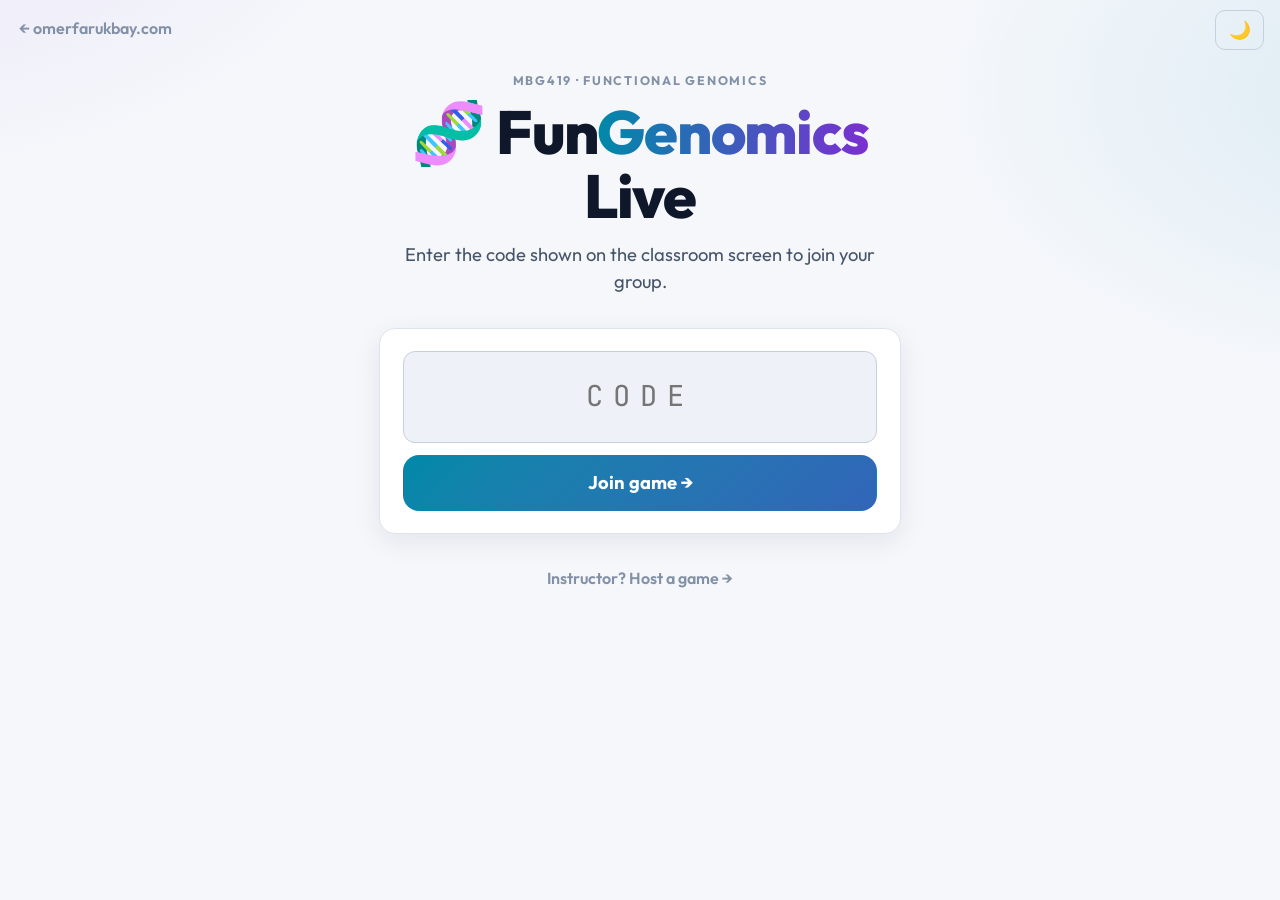
==== fungenomics/index.html @ bc4ae11c "Add FunGenomics Live: real-time classroom quiz (host + phone join via QR) for MBG419" ====
<!DOCTYPE html>
<html lang="en" data-theme="dark">
<head>
  <meta charset="UTF-8">
  <meta name="viewport" content="width=device-width, initial-scale=1.0">
  <title>FunGenomics Live — Functional Genomics classroom quiz</title>
  <meta name="description" content="Live classroom quiz game for MBG419 Functional Genomics by Ömer Faruk Bay.">
  <link rel="preconnect" href="https://fonts.googleapis.com">
  <link rel="preconnect" href="https://fonts.gstatic.com" crossorigin>
  <link href="https://fonts.googleapis.com/css2?family=Outfit:wght@400;500;600;700;800&family=JetBrains+Mono:wght@500;700&display=swap" rel="stylesheet">
  <link rel="stylesheet" href="css/fg.css">
  <link rel="icon" href="data:image/svg+xml,%3Csvg xmlns='http://www.w3.org/2000/svg' viewBox='0 0 100 100'%3E%3Ctext y='.9em' font-size='90'%3E🧬%3C/text%3E%3C/svg%3E">
  <style>
    main { max-width: 560px; margin: 0 auto; padding: 8vh 1.2rem 3rem; text-align: center; }
    h1 { font-size: clamp(2.6rem, 9vw, 3.8rem); line-height: 1.05; margin: .6rem 0 .8rem; }
    .lead { font-size: 1.15rem; color: var(--text-2); margin-bottom: 2rem; }
    form { display: grid; gap: .8rem; padding: 1.4rem; }
    input { padding: .8em; border-radius: 12px; background: var(--surface-2); border: 1px solid var(--border-2);
      text-align: center; font-family: var(--mono); font-size: 1.8rem; letter-spacing: .35em; text-transform: uppercase; }
    input:focus { outline: none; border-color: var(--accent); }
    .host-link { display: inline-block; margin-top: 2rem; color: var(--text-3); font-weight: 600; text-decoration: none; }
    .host-link:hover { color: var(--accent); }
    .back { position: absolute; top: 1rem; left: 1.2rem; color: var(--text-3); text-decoration: none; font-weight: 600; }
  </style>
</head>
<body>
  <a class="back" href="../">← omerfarukbay.com</a>
  <button data-theme-toggle class="btn icon ghost" style="position:absolute;top:.6rem;right:1rem">☀️</button>
  <main>
    <p class="eyebrow">MBG419 · Functional Genomics</p>
    <h1 class="brand">🧬 Fun<span class="dna">Genomics</span> Live</h1>
    <p class="lead">Enter the code shown on the classroom screen to join your group.</p>
    <form class="card" action="play.html" method="get">
      <input name="code" maxlength="4" placeholder="CODE" autocomplete="off" autocapitalize="characters" required aria-label="Game code">
      <button class="btn primary lg" type="submit">Join game →</button>
    </form>
    <a class="host-link" href="host.html">Instructor? Host a game →</a>
  </main>
  <script type="module">
    import { initTheme } from "./js/db.js";
    initTheme();
    const i = document.querySelector("input");
    i.addEventListener("input", () => (i.value = i.value.toUpperCase().replace(/[^A-Z0-9]/g, "")));
  </script>
</body>
</html>
---- fungenomics/css/fg.css ----
/* =====================================================================
   FunGenomics Live — design system
   Matches omerfarukbay.com (Outfit, deep navy, teal/purple accents)
   Tuned for projector readability + phone ergonomics.
   ===================================================================== */
:root {
  --font: "Outfit", system-ui, -apple-system, "Segoe UI", sans-serif;
  --mono: "JetBrains Mono", ui-monospace, "SF Mono", Menlo, monospace;

  --radius-s: 10px;
  --radius: 16px;
  --radius-l: 24px;
  --ease: cubic-bezier(.4, 0, .2, 1);

  /* option colours (A–F) — distinguishable for colour-blind viewers too
     because every option also carries a letter */
  --opt-a: #00d9e8; --opt-b: #b56cff; --opt-c: #ffb547;
  --opt-d: #3ddc97; --opt-e: #ff6b8b; --opt-f: #6c9bff;
}

:root[data-theme="dark"] {
  --bg: #070913;
  --bg-2: #0d1120;
  --surface: rgba(255, 255, 255, .045);
  --surface-2: rgba(255, 255, 255, .08);
  --surface-solid: #121729;
  --border: rgba(255, 255, 255, .10);
  --border-2: rgba(255, 255, 255, .18);
  --text: #eef2f8;
  --text-2: #a3b0c6;
  --text-3: #6b7890;
  --accent: #00f0ff;
  --accent-2: #b538ff;
  --accent-ink: #04121a;
  --good: #3ddc97;
  --good-bg: rgba(61, 220, 151, .14);
  --bad: #ff5c7a;
  --bad-bg: rgba(255, 92, 122, .14);
  --warn: #ffc94d;
  --warn-bg: rgba(255, 201, 77, .14);
  --shadow: 0 10px 40px rgba(0, 0, 0, .45);
  --glow-1: rgba(181, 56, 255, .28);
  --glow-2: rgba(0, 240, 255, .18);
}

:root[data-theme="light"] {
  --bg: #f5f7fb;
  --bg-2: #ffffff;
  --surface: #ffffff;
  --surface-2: #eef2f8;
  --surface-solid: #ffffff;
  --border: #dde3ee;
  --border-2: #c6cfdd;
  --text: #0f172a;
  --text-2: #475569;
  --text-3: #8391a7;
  --accent: #0089a8;
  --accent-2: #7b2fd1;
  --accent-ink: #ffffff;
  --good: #0f9d63;
  --good-bg: #e3f7ee;
  --bad: #d6334f;
  --bad-bg: #fde8ec;
  --warn: #b7791f;
  --warn-bg: #fdf3dc;
  --shadow: 0 8px 28px rgba(15, 23, 42, .08);
  --glow-1: rgba(123, 47, 209, .10);
  --glow-2: rgba(0, 137, 168, .10);
  --opt-a: #0095a8; --opt-b: #8a3ffc; --opt-c: #c27a00;
  --opt-d: #12925a; --opt-e: #d13a5c; --opt-f: #3b6fe0;
}

* { box-sizing: border-box; margin: 0; padding: 0; }
html { -webkit-text-size-adjust: 100%; }
body {
  font-family: var(--font);
  background: var(--bg);
  color: var(--text);
  line-height: 1.5;
  min-height: 100vh;
  min-height: 100dvh;
  -webkit-font-smoothing: antialiased;
  transition: background .3s var(--ease), color .3s var(--ease);
  background-image:
    radial-gradient(900px 600px at -10% -20%, var(--glow-1), transparent 60%),
    radial-gradient(800px 500px at 110% 10%, var(--glow-2), transparent 60%);
  background-attachment: fixed;
}
img { max-width: 100%; display: block; }
button { font: inherit; color: inherit; cursor: pointer; border: 0; background: none; }
button:disabled { cursor: not-allowed; }
input, select { font: inherit; color: inherit; }
:focus-visible { outline: 3px solid var(--accent); outline-offset: 2px; border-radius: 6px; }
.hidden { display: none !important; }
.full { width: 100%; }

/* ---------- typography ---------- */
.brand { font-weight: 800; letter-spacing: -.02em; }
.brand .dna { background: linear-gradient(90deg, var(--accent), var(--accent-2));
  -webkit-background-clip: text; background-clip: text; color: transparent; }
.eyebrow { font-size: .78rem; font-weight: 700; letter-spacing: .14em; text-transform: uppercase; color: var(--text-3); }
.muted { color: var(--text-2); }
.mono { font-family: var(--mono); font-variant-numeric: tabular-nums; }

/* ---------- surfaces ---------- */
.card {
  background: var(--surface);
  border: 1px solid var(--border);
  border-radius: var(--radius);
  box-shadow: var(--shadow);
  backdrop-filter: blur(14px);
  -webkit-backdrop-filter: blur(14px);
}
.pill {
  display: inline-flex; align-items: center; gap: .4em;
  padding: .3em .8em; border-radius: 999px;
  font-size: .85rem; font-weight: 700;
  background: var(--surface-2); color: var(--text-2); border: 1px solid var(--border);
}
.pill.accent { color: var(--accent); border-color: color-mix(in srgb, var(--accent) 45%, transparent); background: color-mix(in srgb, var(--accent) 10%, transparent); }
.pill.purple { color: var(--accent-2); border-color: color-mix(in srgb, var(--accent-2) 45%, transparent); background: color-mix(in srgb, var(--accent-2) 10%, transparent); }
.pill.warn { color: var(--warn); border-color: color-mix(in srgb, var(--warn) 45%, transparent); background: var(--warn-bg); }
.pill.good { color: var(--good); background: var(--good-bg); border-color: transparent; }
.pill.bad { color: var(--bad); background: var(--bad-bg); border-color: transparent; }

/* ---------- buttons ---------- */
.btn {
  display: inline-flex; align-items: center; justify-content: center; gap: .5em;
  padding: .75em 1.3em; border-radius: var(--radius-s);
  font-weight: 700; font-size: 1rem; line-height: 1.1;
  background: var(--surface-2); border: 1px solid var(--border-2);
  transition: transform .15s var(--ease), background .2s, border-color .2s, opacity .2s;
  white-space: nowrap;
}
.btn:hover:not(:disabled) { border-color: var(--accent); }
.btn:active:not(:disabled) { transform: scale(.97); }
.btn:disabled { opacity: .45; }
.btn.primary { background: linear-gradient(135deg, var(--accent), color-mix(in srgb, var(--accent) 60%, var(--accent-2)));
  color: var(--accent-ink); border-color: transparent; }
.btn.primary:hover:not(:disabled) { filter: brightness(1.08); }
.btn.good { background: var(--good); color: #04140d; border-color: transparent; }
.btn.warn { background: var(--warn); color: #1c1300; border-color: transparent; }
.btn.ghost { background: transparent; }
.btn.lg { font-size: 1.15rem; padding: .9em 1.6em; border-radius: var(--radius); }
.btn.icon { padding: .55em .7em; font-size: 1.1rem; }

.demo-banner {
  background: var(--warn-bg); color: var(--warn); text-align: center;
  padding: .5rem 1rem; font-size: .9rem; border-bottom: 1px solid var(--border);
}
.demo-banner code { font-family: var(--mono); font-size: .85em; }

/* ---------- top bar ---------- */
.topbar {
  display: flex; align-items: center; gap: 1rem;
  padding: .8rem clamp(1rem, 2.5vw, 2rem);
  border-bottom: 1px solid var(--border);
  background: color-mix(in srgb, var(--bg) 75%, transparent);
  backdrop-filter: blur(12px); -webkit-backdrop-filter: blur(12px);
  position: sticky; top: 0; z-index: 20;
}
.topbar .brand { font-size: 1.35rem; white-space: nowrap; }
.topbar .pill { white-space: nowrap; overflow: hidden; text-overflow: ellipsis; max-width: 55vw; }
.topbar .spacer { flex: 1; }

/* ---------- option tiles (shared host + phone) ---------- */
.options { display: grid; gap: clamp(.6rem, 1.2vw, 1rem); }
.opt {
  --c: var(--opt-a);
  position: relative; display: flex; align-items: center; gap: .9em;
  text-align: left; padding: .9em 1.1em; min-height: 3.6em;
  border-radius: var(--radius); background: var(--surface);
  border: 2px solid color-mix(in srgb, var(--c) 35%, var(--border));
  font-weight: 600; transition: transform .15s var(--ease), border-color .2s, background .2s, opacity .3s;
}
.opt .letter {
  flex: none; display: grid; place-items: center;
  width: 2.1em; height: 2.1em; border-radius: 10px;
  font-weight: 800; background: var(--c); color: #fff;
}
:root[data-theme="dark"] .opt .letter { color: #05070f; }
.opt .txt { flex: 1; }
.opt .tags { display: flex; flex-wrap: wrap; gap: .3em; justify-content: flex-end; }
.opt:nth-child(1) { --c: var(--opt-a); } .opt:nth-child(2) { --c: var(--opt-b); }
.opt:nth-child(3) { --c: var(--opt-c); } .opt:nth-child(4) { --c: var(--opt-d); }
.opt:nth-child(5) { --c: var(--opt-e); } .opt:nth-child(6) { --c: var(--opt-f); }
.opt.selected { background: color-mix(in srgb, var(--c) 18%, var(--surface)); border-color: var(--c); }
.opt.correct { background: var(--good-bg); border-color: var(--good); }
.opt.correct .letter { background: var(--good); }
.opt.wrong { background: var(--bad-bg); border-color: var(--bad); }
.opt.dim { opacity: .35; }
.opt.cut { opacity: .2; text-decoration: line-through; pointer-events: none; }

/* ---------- timer ring ---------- */
.timer { position: relative; width: var(--size, 84px); height: var(--size, 84px); flex: none; }
.timer svg { transform: rotate(-90deg); width: 100%; height: 100%; }
.timer .track { stroke: var(--surface-2); }
.timer .bar { stroke: var(--accent); stroke-linecap: round; transition: stroke-dashoffset .25s linear, stroke .3s; }
.timer.low .bar { stroke: var(--bad); }
.timer .num { position: absolute; inset: 0; display: grid; place-items: center;
  font-family: var(--mono); font-weight: 700; font-size: calc(var(--size, 84px) * .3); }
.timer.low .num { color: var(--bad); animation: pulse 1s infinite; }
@keyframes pulse { 50% { opacity: .55; } }

/* ---------- figure + lightbox ---------- */
.figure { border-radius: var(--radius); overflow: hidden; background: #fff; border: 1px solid var(--border);
  cursor: zoom-in; display: grid; place-items: center; }
.figure img { max-height: 100%; object-fit: contain; }
.lightbox { position: fixed; inset: 0; z-index: 100; background: rgba(4, 6, 14, .92);
  display: grid; place-items: center; padding: 2rem; cursor: zoom-out; }
.lightbox img { max-width: 96vw; max-height: 92vh; border-radius: 12px; background: #fff; }

/* ---------- explanation ---------- */
.explain { border-left: 4px solid var(--accent); padding: 1rem 1.2rem; }
.explain h4 { font-size: .8rem; letter-spacing: .12em; text-transform: uppercase; color: var(--accent); margin-bottom: .35rem; }
.explain.bonus { border-left-color: var(--warn); }
.explain.bonus h4 { color: var(--warn); }

/* ---------- toast ---------- */
.toast { position: fixed; left: 50%; bottom: 1.5rem; transform: translateX(-50%) translateY(calc(100% + 3rem)); visibility: hidden;
  background: var(--surface-solid); border: 1px solid var(--border-2); box-shadow: var(--shadow);
  padding: .8rem 1.2rem; border-radius: 12px; font-weight: 600; z-index: 200;
  transition: transform .3s var(--ease); max-width: 92vw; }
.toast.show { transform: translateX(-50%) translateY(0); visibility: visible; }

@keyframes rise { from { opacity: 0; transform: translateY(12px); } to { opacity: 1; transform: none; } }
.rise { animation: rise .4s var(--ease) both; }
@media (prefers-reduced-motion: reduce) { *, *::before, *::after { animation: none !important; transition: none !important; } }
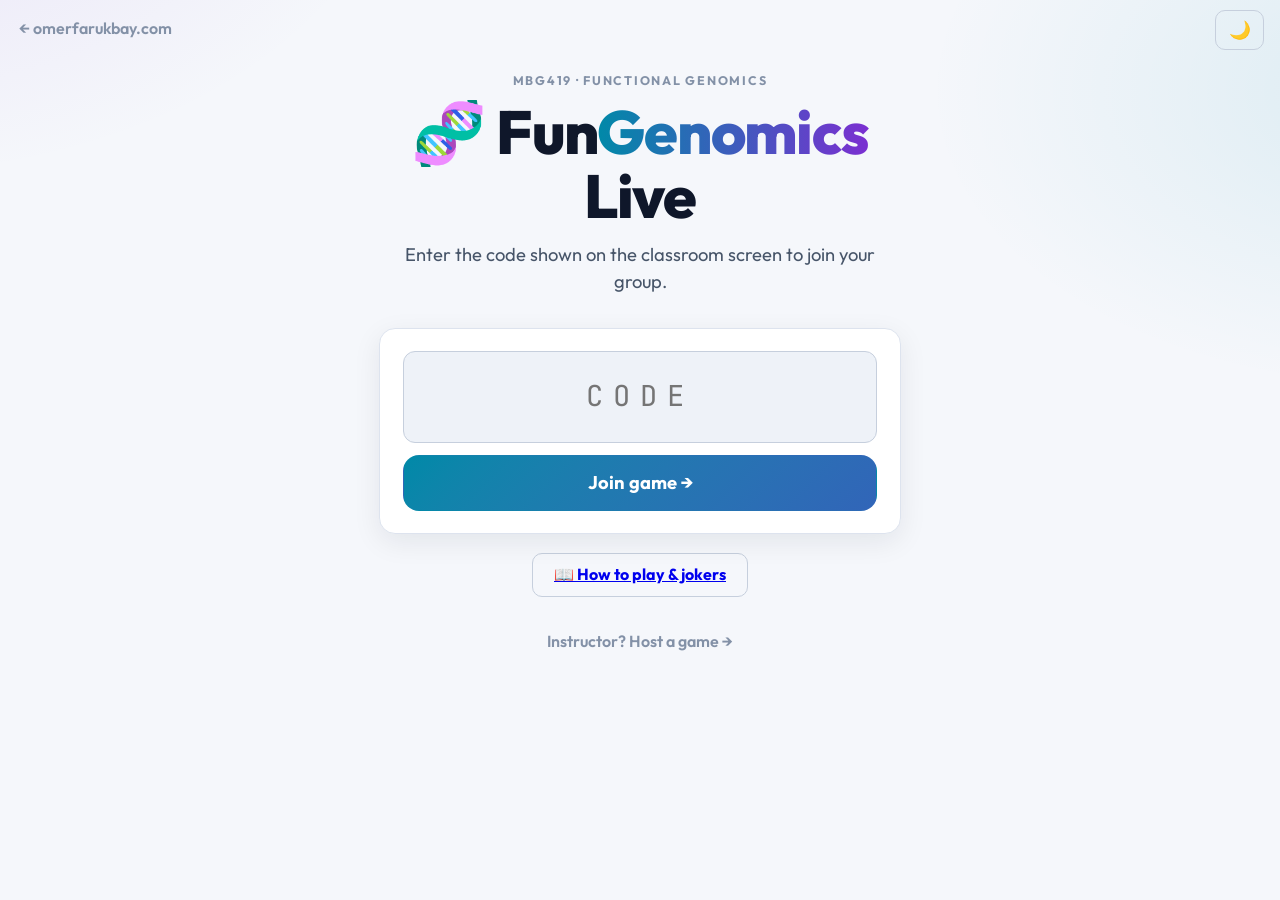
==== commit 6d706982: "FunGenomics Live: rules checklist in lobby, How-to-play page, Telomere Shortening & Telomerase joker" ====
--- a/fungenomics/index.html
+++ b/fungenomics/index.html
@@ -34,6 +34,7 @@
       <input name="code" maxlength="4" placeholder="CODE" autocomplete="off" autocapitalize="characters" required aria-label="Game code">
       <button class="btn primary lg" type="submit">Join game →</button>
     </form>
+    <p style="margin-top:1.2rem"><a class="btn ghost" href="rules.html">📖 How to play &amp; jokers</a></p>
     <a class="host-link" href="host.html">Instructor? Host a game →</a>
   </main>
   <script type="module">
